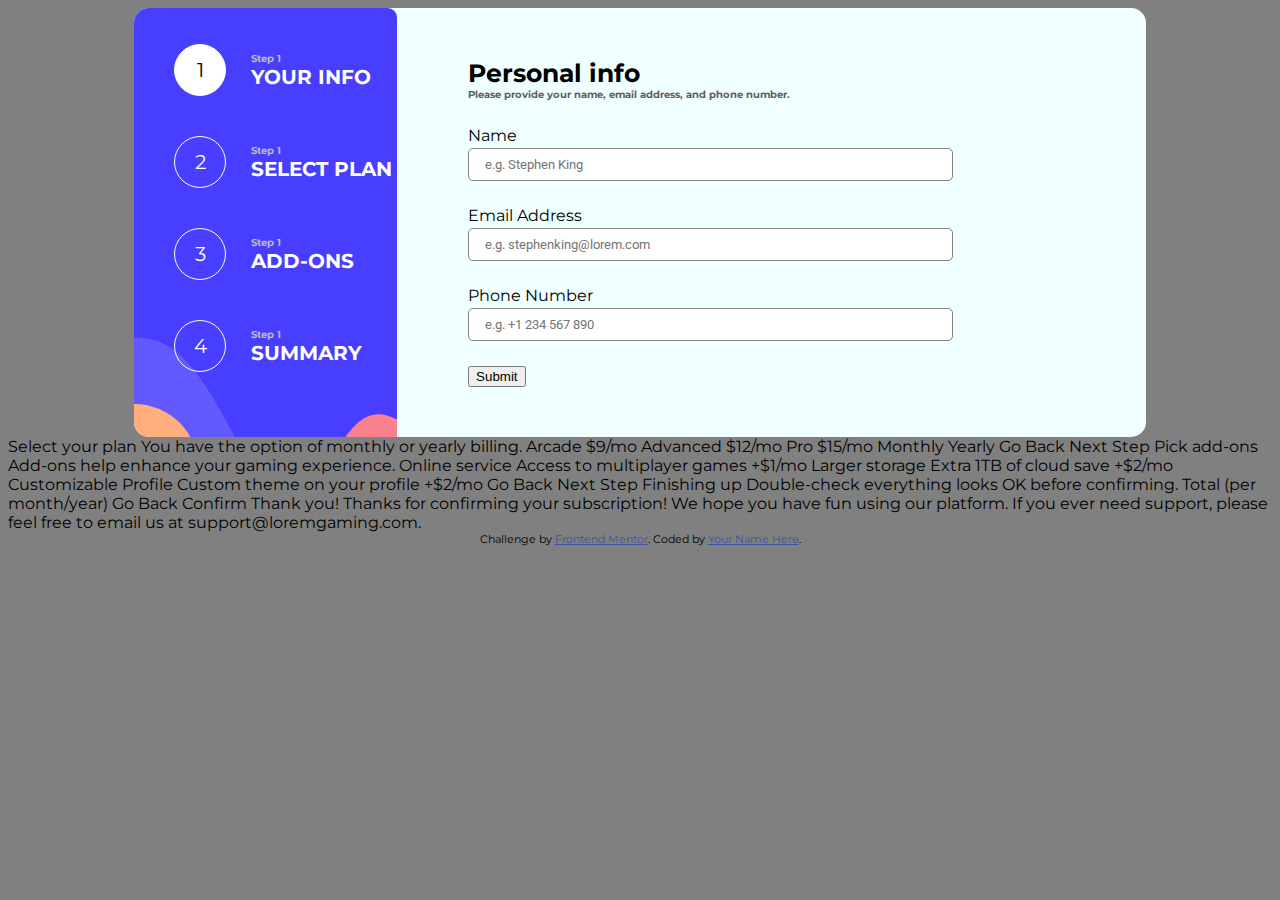
==== multi-step-form-main/index.html @ bf5bc8cd "28.06" ====
<!DOCTYPE html>
<html lang="en">
<head>
  <meta charset="UTF-8">
  <meta name="viewport" content="width=device-width, initial-scale=1.0"> <!-- displays site properly based on user's device -->
  <link rel="preconnect" href="https://fonts.googleapis.com">
  <link rel="preconnect" href="https://fonts.gstatic.com" crossorigin>
  <link href="https://fonts.googleapis.com/css2?family=Montserrat:wght@300&display=swap" rel="stylesheet">
  <link rel="preconnect" href="https://fonts.googleapis.com">
<link rel="preconnect" href="https://fonts.gstatic.com" crossorigin>
<link href="https://fonts.googleapis.com/css2?family=Roboto:wght@300&display=swap" rel="stylesheet">
  <link rel="icon" type="image/png" sizes="32x32" href="./assets/images/favicon-32x32.png">
   <link rel="stylesheet" href="styles/style.css">
  <title>Frontend Mentor | Multi-step form</title>

  <!-- Feel free to remove these styles or customise in your own stylesheet 👍 -->
  <style>
    .attribution { font-size: 11px; text-align: center; }
    .attribution a { color: hsl(228, 45%, 44%); }
  </style>
</head>
<body>

  <div id="container">
    <div id="lines">
      <ul>
        <li>
          <p id="one" class="active">1</p>
          <div id="text">
            <h4>Step 1</h4>
            <h2>YOUR INFO</h2>
          </div>
        </li>
        <li>
          <p id="two">2</p>
          <div id="text">
            <h4>Step 1</h4>
            <h2>SELECT PLAN</h2>
          </div>
        </li>
        <li>
          <p id="three">3</p>
          <div id="text">
            <h4>Step 1</h4>
            <h2>ADD-ONS</h2>
          </div>
        </li>
        <li>
          <p id="four">4</p>
          <div id="text">
            <h4>Step 1</h4>
            <h2>SUMMARY</h2>
          </div>
        </li>
      </ul>
    </div>

    <div id="main">

    </div>



  </div>
<script src="./scripts/script.js"></script>













  <!-- Step 2 start -->

  Select your plan
  You have the option of monthly or yearly billing.

  Arcade
  $9/mo

  Advanced
  $12/mo

  Pro
  $15/mo

  Monthly
  Yearly

  Go Back
  Next Step

  <!-- Step 2 end -->

  <!-- Step 3 start -->

  Pick add-ons
  Add-ons help enhance your gaming experience.

  Online service
  Access to multiplayer games
  +$1/mo

  Larger storage
  Extra 1TB of cloud save
  +$2/mo

  Customizable Profile
  Custom theme on your profile
  +$2/mo

  Go Back
  Next Step

  <!-- Step 3 end -->

  <!-- Step 4 start -->

  Finishing up
  Double-check everything looks OK before confirming.

  <!-- Dynamically add subscription and add-on selections here -->

  Total (per month/year)

  Go Back
  Confirm

  <!-- Step 4 end -->

  <!-- Step 5 start -->

  Thank you!

  Thanks for confirming your subscription! We hope you have fun 
  using our platform. If you ever need support, please feel free 
  to email us at support@loremgaming.com.

  <!-- Step 5 end -->
  
  <div class="attribution">
    Challenge by <a href="https://www.frontendmentor.io?ref=challenge" target="_blank">Frontend Mentor</a>. 
    Coded by <a href="#">Your Name Here</a>.
  </div>
</body>
</html>
---- multi-step-form-main/styles/style.css ----
body {
  background-color: grey;
  font-family: "Montserrat", sans-serif;
}

#container {
  max-width: 1100px;
  width: 80%;
  display: flex;
  flex-direction: row;
  margin: 0 auto;
  border-radius: 15px;
  background-color: azure;
}
#container #lines {
  background: url("../assets/images/bg-sidebar-desktop.svg");
  background-repeat: no-repeat;
  background-size: cover;
  border-radius: 15px 0 0 15px;
  width: 26%;
}
#container #lines ul {
  display: flex;
  flex-direction: column;
}
#container #lines ul li {
  list-style-type: none;
  display: flex;
  color: white;
  flex-direction: row;
}
#container #lines ul li p {
  font-size: 20px;
  margin-right: 25px;
  display: flex;
  justify-content: center;
  align-items: center;
  width: 50px;
  height: 50px;
  text-align: center;
  border-radius: 50%;
  border: 1px solid white;
  background: none;
  background-color: rgba(255, 228, 196, 0);
}
#container #lines ul li .active {
  color: black;
  background: white;
}
#container #lines ul li #text {
  display: flex;
  flex-direction: column;
  justify-content: center;
}
#container #lines ul li #text h4, #container #lines ul li #text h2 {
  padding: 0;
  margin: 0;
  display: flex;
  justify-content: flex-start;
}
#container #lines ul li #text h4 {
  font-size: 10px;
  color: rgb(189, 187, 187);
}
#container #lines ul li #text h2 {
  font-size: 20px;
  color: white;
}
#container #main {
  padding: 50px;
  width: 60%;
  margin: 0 auto;
}
#container #main div #main_title {
  font-size: 25px;
  padding: 0;
  margin: 0;
}
#container #main div #main_h5 {
  font-size: 10px;
  color: rgb(94, 94, 94);
  padding: 0;
  margin: 0 0 25px 0;
}
#container #main div form div {
  display: flex;
  flex-direction: column;
  width: 80%;
  margin: 25px 0;
}
#container #main div form div input {
  margin-top: 3px;
  border: 1px gray solid;
  padding: 8px 16px;
  border-radius: 5px;
  font-family: "Roboto", sans-serif;
}
#container #main div form #submit {
  padding: 6px 10px;
  background: none;
}
#container #step_2 {
  display: flex;
  flex-direction: column;
}
#container #step_2 #options {
  display: flex;
  flex-direction: row;
  justify-content: space-around;
  margin-bottom: 30px;
}
#container #step_2 #options #first, #container #step_2 #options #second, #container #step_2 #options #third {
  width: 20%;
  height: 160px;
  padding: 20px;
  border: 1px solid black;
  border-radius: 7px;
}
#container #step_2 #options .active {
  box-shadow: rgba(50, 50, 93, 0.25) 0px 50px 100px -20px, rgba(0, 0, 0, 0.3) 0px 30px 60px -30px;
  background-color: blanchedalmond;
}/*# sourceMappingURL=style.css.map */
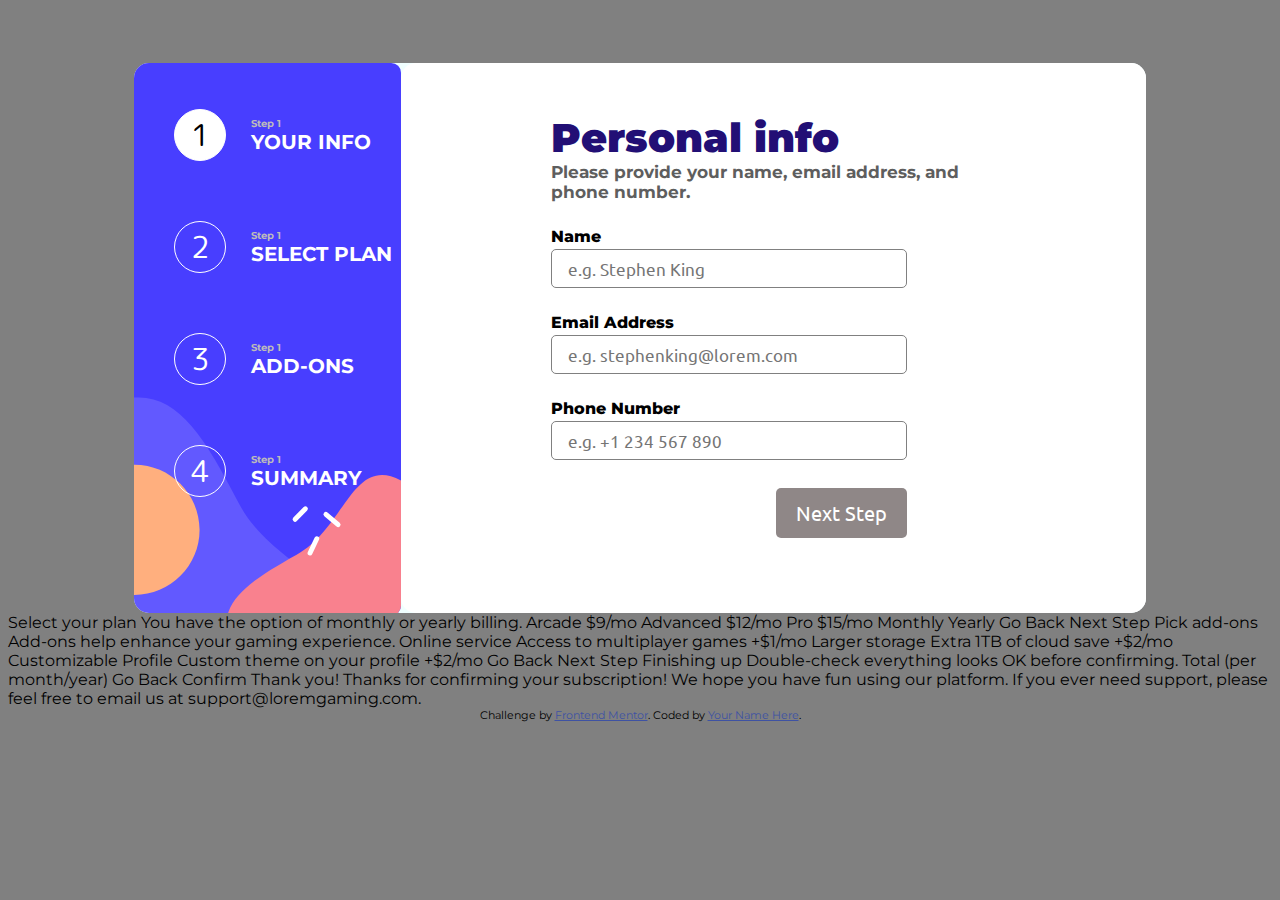
==== commit 5033525b: "03.07" ====
--- a/multi-step-form-main/index.html
+++ b/multi-step-form-main/index.html
@@ -11,9 +11,8 @@
 <link href="https://fonts.googleapis.com/css2?family=Roboto:wght@300&display=swap" rel="stylesheet">
   <link rel="icon" type="image/png" sizes="32x32" href="./assets/images/favicon-32x32.png">
    <link rel="stylesheet" href="styles/style.css">
+   <link rel="stylesheet" href="styles/switch.css">
   <title>Frontend Mentor | Multi-step form</title>
-
-  <!-- Feel free to remove these styles or customise in your own stylesheet 👍 -->
   <style>
     .attribution { font-size: 11px; text-align: center; }
     .attribution a { color: hsl(228, 45%, 44%); }
@@ -63,14 +62,6 @@
 
   </div>
 <script src="./scripts/script.js"></script>
-
-
-
-
-
-
-
-
 
 
 
--- a/multi-step-form-main/styles/style.css
+++ b/multi-step-form-main/styles/style.css
@@ -1,3 +1,5 @@
+@import url("https://fonts.googleapis.com/css2?family=Ubuntu&display=swap");
+@import url("https://fonts.googleapis.com/css2?family=M+PLUS+Rounded+1c&display=swap");
 body {
   background-color: grey;
   font-family: "Montserrat", sans-serif;
@@ -8,7 +10,7 @@
   width: 80%;
   display: flex;
   flex-direction: row;
-  margin: 0 auto;
+  margin: 5% auto 0 auto;
   border-radius: 15px;
   background-color: azure;
 }
@@ -17,7 +19,7 @@
   background-repeat: no-repeat;
   background-size: cover;
   border-radius: 15px 0 0 15px;
-  width: 26%;
+  width: 36%;
 }
 #container #lines ul {
   display: flex;
@@ -30,7 +32,7 @@
   flex-direction: row;
 }
 #container #lines ul li p {
-  font-size: 20px;
+  font-size: 30px;
   margin-right: 25px;
   display: flex;
   justify-content: center;
@@ -42,6 +44,7 @@
   border: 1px solid white;
   background: none;
   background-color: rgba(255, 228, 196, 0);
+  font-family: "M PLUS Rounded 1c", sans-serif;
 }
 #container #lines ul li .active {
   color: black;
@@ -67,17 +70,20 @@
   color: white;
 }
 #container #main {
-  padding: 50px;
+  padding: 50px 150px;
   width: 60%;
-  margin: 0 auto;
+  border-radius: 15px;
+  background-color: white;
 }
 #container #main div #main_title {
-  font-size: 25px;
+  font-size: 40px;
+  font-weight: 900;
   padding: 0;
   margin: 0;
+  color: #220f75;
 }
 #container #main div #main_h5 {
-  font-size: 10px;
+  font-size: 17px;
   color: rgb(94, 94, 94);
   padding: 0;
   margin: 0 0 25px 0;
@@ -88,16 +94,35 @@
   width: 80%;
   margin: 25px 0;
 }
+#container #main div form div label {
+  font-weight: 800;
+}
 #container #main div form div input {
   margin-top: 3px;
+  font-size: 17px;
   border: 1px gray solid;
   padding: 8px 16px;
   border-radius: 5px;
-  font-family: "Roboto", sans-serif;
+  font-family: "Ubuntu", sans-serif;
 }
-#container #main div form #submit {
-  padding: 6px 10px;
-  background: none;
+#container #main div form #but {
+  align-items: flex-end;
+}
+#container #main div form #sub1 {
+  display: flex;
+  justify-content: flex-end;
+  width: -moz-min-content;
+  width: min-content;
+  padding: 12px 20px;
+  border-radius: 5px;
+  background-color: rgb(143, 135, 135);
+  border: none;
+  transition: 0.3s;
+  color: white;
+  font-size: 20px;
+}
+#container #main div form #sub1:hover {
+  background-color: #0079FF;
 }
 #container #step_2 {
   display: flex;
@@ -109,14 +134,50 @@
   justify-content: space-around;
   margin-bottom: 30px;
 }
-#container #step_2 #options #first, #container #step_2 #options #second, #container #step_2 #options #third {
+#container #step_2 #options #Arcade, #container #step_2 #options #Advanced, #container #step_2 #options #Pro {
   width: 20%;
   height: 160px;
   padding: 20px;
-  border: 1px solid black;
+  border: 1px solid #042a58;
   border-radius: 7px;
+  transition: 0.3s;
+}
+#container #step_2 #options #Arcade div, #container #step_2 #options #Advanced div, #container #step_2 #options #Pro div {
+  margin: 40% 0 0 0;
+  color: #220f75;
+}
+#container #step_2 #options #Arcade div h3, #container #step_2 #options #Advanced div h3, #container #step_2 #options #Pro div h3 {
+  margin: 0;
+  padding: 0;
+}
+#container #step_2 #options #Arcade div h5, #container #step_2 #options #Advanced div h5, #container #step_2 #options #Pro div h5 {
+  margin: 0;
 }
 #container #step_2 #options .active {
   box-shadow: rgba(50, 50, 93, 0.25) 0px 50px 100px -20px, rgba(0, 0, 0, 0.3) 0px 30px 60px -30px;
-  background-color: blanchedalmond;
+  background-color: #cadef7;
+  scale: 1.05;
+}
+#container #step_2 #options .notactive {
+  scale: 0.95;
+}
+#container #step_2 #buttons2 {
+  display: flex;
+  flex-direction: row;
+  justify-content: flex-end;
+  gap: 5px;
+}
+#container #step_2 #buttons2 #return2, #container #step_2 #buttons2 #Next2 {
+  display: flex;
+  justify-content: flex-end;
+  padding: 12px 20px;
+  border-radius: 5px;
+  background-color: #c7baba;
+  border: none;
+  transition: 0.3s;
+  color: white;
+  font-size: 20px;
+}
+#container #step_2 #buttons2 #return2:hover, #container #step_2 #buttons2 #Next2:hover {
+  background-color: #0079FF;
 }/*# sourceMappingURL=style.css.map */--- a/multi-step-form-main/styles/switch.css
+++ b/multi-step-form-main/styles/switch.css
@@ -0,0 +1,95 @@
+@supports (-webkit-appearance: none) or (-moz-appearance: none) {
+  input[type=checkbox],
+  input[type=radio] {
+    --active: #091949;
+    --active-inner: #fff;
+    --focus: 2px #275efe4d;
+    --border: #BBC1E1;
+    --border-hover: #091949;
+    --background: #091949;
+    -webkit-appearance: none;
+    -moz-appearance: none;
+    height: 21px;
+    outline: none;
+    display: inline-block;
+    vertical-align: top;
+    position: relative;
+    margin: 0;
+    cursor: pointer;
+    border: 1px solid var(--bc, var(--border));
+    background: var(--b, var(--background));
+    transition: background 0.3s, border-color 0.3s, box-shadow 0.2s;
+  }
+  input[type=checkbox]:after,
+  input[type=radio]:after {
+    content: "";
+    display: block;
+    left: 0;
+    top: 0;
+    position: absolute;
+    transition: transform var(--d-t, 0.3s) var(--d-t-e, ease), opacity var(--d-o, 0.2s);
+  }
+  input[type=checkbox]:checked,
+  input[type=radio]:checked {
+    --b: var(--active);
+    --bc: var(--active);
+    --d-o: .3s;
+    --d-t: .6s;
+    --d-t-e: cubic-bezier(.2, .85, .32, 1.2);
+  }
+  input[type=checkbox].switch,
+  input[type=radio].switch {
+    width: 38px;
+    border-radius: 11px;
+  }
+  input[type=checkbox].switch:after,
+  input[type=radio].switch:after {
+    left: 2px;
+    top: 2px;
+    border-radius: 50%;
+    width: 15px;
+    height: 15px;
+    background: #fff;
+    transform: translateX(var(--x, 0));
+  }
+  input[type=checkbox].switch:checked,
+  input[type=radio].switch:checked {
+    --ab: var(--active-inner);
+    --x: 17px;
+  }
+  input[type=checkbox].switch:disabled:not(:checked):after,
+  input[type=radio].switch:disabled:not(:checked):after {
+    opacity: 0.6;
+  }
+  input[type=radio] {
+    border-radius: 50%;
+  }
+  input[type=radio]:after {
+    width: 19px;
+    height: 19px;
+    border-radius: 50%;
+    background: #fff;
+    opacity: 0;
+    transform: scale(var(--s, 0.7));
+  }
+  input[type=radio]:checked {
+    --s: .5;
+  }
+}
+#switchb {
+  width: 100%;
+  justify-content: center;
+  display: flex;
+  align-items: center;
+  gap: 10px;
+  background-color: #cadef7;
+  border-radius: 7px;
+  margin-bottom: 25px;
+  color: rgba(32, 88, 156, 0.6039215686);
+  font-size: 20px;
+  font-weight: 800;
+}
+
+.ntact {
+  color: #0c2849;
+}/*# sourceMappingURL=switch.css.map */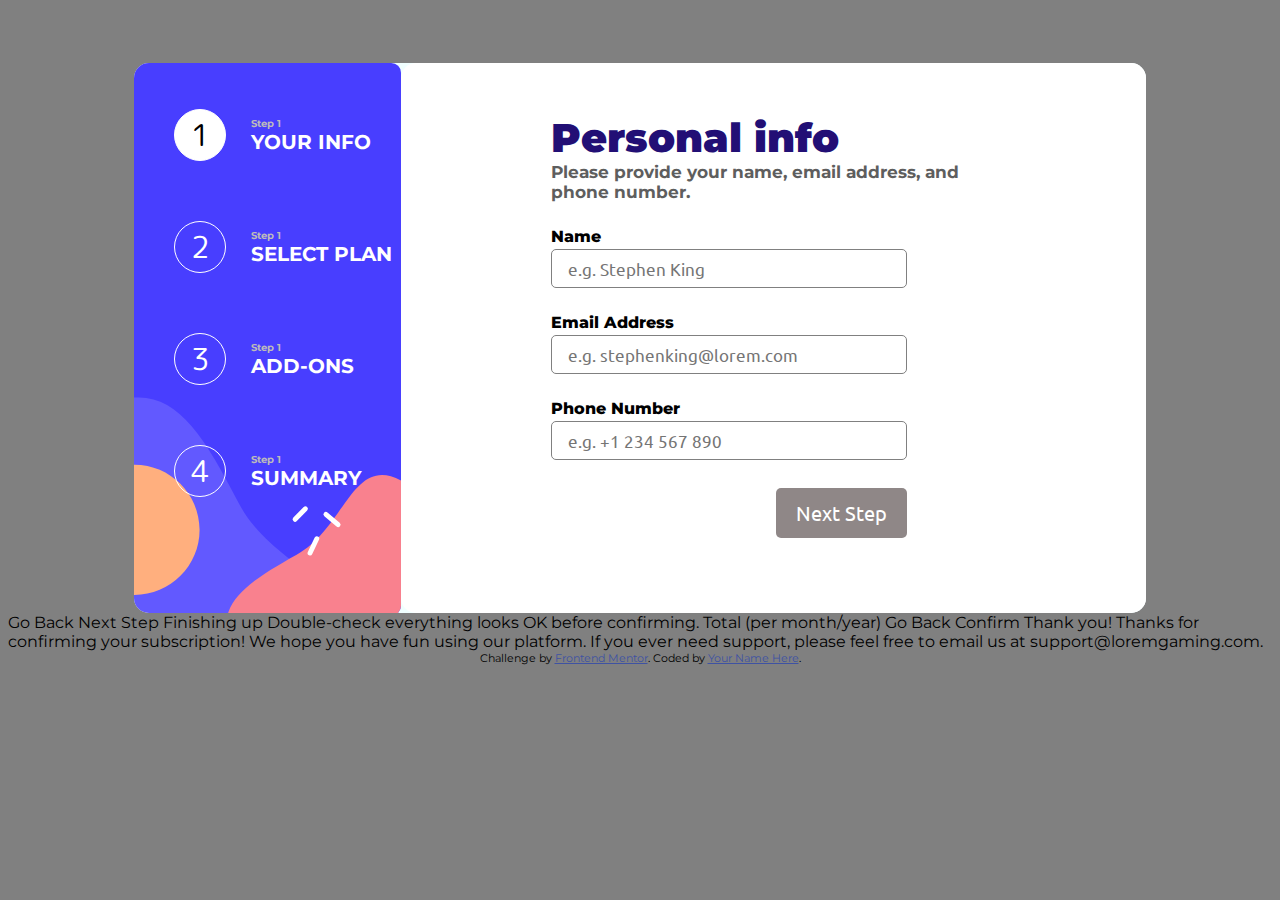
==== commit 416b8ca3: "awe" ====
--- a/multi-step-form-main/index.html
+++ b/multi-step-form-main/index.html
@@ -67,45 +67,6 @@
 
 
 
-  <!-- Step 2 start -->
-
-  Select your plan
-  You have the option of monthly or yearly billing.
-
-  Arcade
-  $9/mo
-
-  Advanced
-  $12/mo
-
-  Pro
-  $15/mo
-
-  Monthly
-  Yearly
-
-  Go Back
-  Next Step
-
-  <!-- Step 2 end -->
-
-  <!-- Step 3 start -->
-
-  Pick add-ons
-  Add-ons help enhance your gaming experience.
-
-  Online service
-  Access to multiplayer games
-  +$1/mo
-
-  Larger storage
-  Extra 1TB of cloud save
-  +$2/mo
-
-  Customizable Profile
-  Custom theme on your profile
-  +$2/mo
-
   Go Back
   Next Step
 
--- a/multi-step-form-main/styles/style.css
+++ b/multi-step-form-main/styles/style.css
@@ -164,10 +164,10 @@
 #container #step_2 #buttons2 {
   display: flex;
   flex-direction: row;
-  justify-content: flex-end;
+  justify-content: space-between;
   gap: 5px;
 }
-#container #step_2 #buttons2 #return2, #container #step_2 #buttons2 #Next2 {
+#container #step_2 #buttons2 #Next2 {
   display: flex;
   justify-content: flex-end;
   padding: 12px 20px;
@@ -176,8 +176,93 @@
   border: none;
   transition: 0.3s;
   color: white;
+  font-size: 20px;
+}
+#container #step_2 #buttons2 #return2 {
+  display: flex;
+  justify-content: flex-end;
+  padding: 12px 20px;
+  border-radius: 5px;
+  border: none;
+  background: none;
+  transition: 0.3s;
+  color: #c7baba;
   font-size: 20px;
 }
 #container #step_2 #buttons2 #return2:hover, #container #step_2 #buttons2 #Next2:hover {
   background-color: #0079FF;
+}
+#container #step_3 form {
+  display: flex;
+  flex-direction: column;
+}
+#container #step_3 form #el3 {
+  width: 90%;
+  display: flex;
+  flex-direction: row;
+  justify-content: space-around;
+  align-items: center;
+  -moz-column-gap: 25px;
+       column-gap: 25px;
+  border: 1px solid #042a58;
+  border-radius: 7px;
+  padding: 1px 16px;
+  margin: 7px;
+}
+#container #step_3 form #el3 input {
+  background-color: #c7baba;
+  -webkit-appearance: checkbox;
+     -moz-appearance: checkbox;
+          appearance: checkbox;
+  width: 20px;
+  height: 20px;
+}
+#container #step_3 form #el3 div h2, #container #step_3 form #el3 div h4 {
+  padding: 0;
+  margin: 0;
+}
+#container #step_3 form #el3 div h2 {
+  font-size: 20px;
+}
+#container #step_3 form #el3 div h4 {
+  font-size: 13px;
+  color: #888d92;
+}
+#container #step_3 form #el3 p {
+  color: #042a58;
+  font-weight: 800;
+}
+#container #step_3 form #el3.checked {
+  background-color: #ECF2FF;
+}
+#container #step_3 #buttons3 {
+  display: flex;
+  flex-direction: row;
+  justify-content: space-between;
+  gap: 5px;
+}
+#container #step_3 #buttons3 #Next3 {
+  display: flex;
+  justify-content: flex-end;
+  padding: 12px 20px;
+  border-radius: 5px;
+  background-color: #c7baba;
+  border: none;
+  transition: 0.3s;
+  color: white;
+  font-size: 20px;
+}
+#container #step_3 #buttons3 #return3 {
+  display: flex;
+  justify-content: flex-end;
+  padding: 12px 20px;
+  border-radius: 5px;
+  border: none;
+  background: none;
+  transition: 0.3s;
+  color: #c7baba;
+  font-size: 20px;
+}
+#container #step_3 #buttons3 #return3:hover, #container #step_3 #buttons3 #Next3:hover {
+  background-color: #0079FF;
 }/*# sourceMappingURL=style.css.map */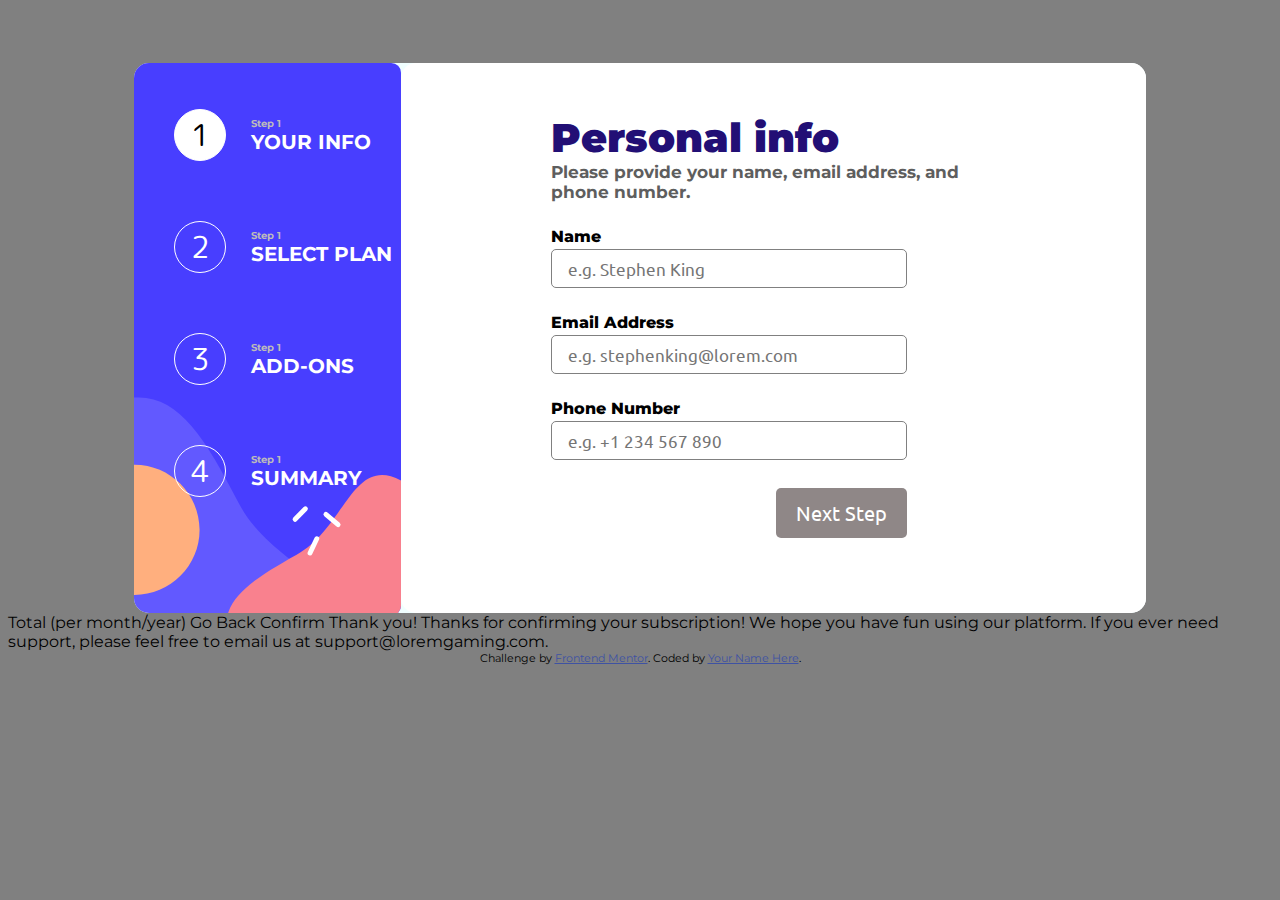
==== commit fc622fd2: "05.07" ====
--- a/multi-step-form-main/index.html
+++ b/multi-step-form-main/index.html
@@ -67,15 +67,8 @@
 
 
 
-  Go Back
-  Next Step
 
-  <!-- Step 3 end -->
 
-  <!-- Step 4 start -->
-
-  Finishing up
-  Double-check everything looks OK before confirming.
 
   <!-- Dynamically add subscription and add-on selections here -->
 
--- a/multi-step-form-main/styles/style.css
+++ b/multi-step-form-main/styles/style.css
@@ -265,4 +265,82 @@
 }
 #container #step_3 #buttons3 #return3:hover, #container #step_3 #buttons3 #Next3:hover {
   background-color: #0079FF;
+}
+#container #step_4 #suma {
+  width: 100%;
+  background-color: #F5F5F5;
+  border-radius: 7px;
+  padding: 8px;
+  display: flex;
+  justify-content: space-around;
+  align-items: center;
+  flex-direction: column;
+}
+#container #step_4 #suma #sumapl {
+  padding: 0 10px;
+  width: 90%;
+  display: flex;
+  justify-content: space-between;
+  align-items: center;
+}
+#container #step_4 #suma #sumapl b {
+  width: 70%;
+  color: #220f75;
+  font-weight: bold;
+  font-size: 20px;
+}
+#container #step_4 #suma #sumapl p {
+  display: flex;
+  justify-content: flex-end;
+  color: #220f75;
+  font-weight: bold;
+  font-size: 15px;
+}
+#container #step_4 #suma #line {
+  margin: 0px auto 30px;
+  width: 90%;
+  height: 1px;
+  background: #FEA1A1;
+}
+#container #step_4 #buttons4 {
+  display: flex;
+  flex-direction: row;
+  justify-content: space-between;
+  gap: 5px;
+}
+#container #step_4 #buttons4 #Next4 {
+  display: flex;
+  justify-content: flex-end;
+  padding: 12px 20px;
+  border-radius: 5px;
+  background-color: #c7baba;
+  border: none;
+  transition: 0.3s;
+  color: white;
+  font-size: 20px;
+}
+#container #step_4 #buttons4 #return4 {
+  display: flex;
+  justify-content: flex-end;
+  padding: 12px 20px;
+  border-radius: 5px;
+  border: none;
+  background: none;
+  transition: 0.3s;
+  color: #c7baba;
+  font-size: 20px;
+}
+#container #step_4 #buttons4 #return4:hover, #container #step_4 #buttons4 #Next4:hover {
+  background-color: #0079FF;
+}
+#container #step_4 #elem123 {
+  padding: 0 20px;
+  width: 90%;
+  display: flex;
+  flex-direction: column;
+}
+#container #step_4 #elem123 #item {
+  width: 100%;
+  display: flex;
+  justify-content: space-between;
 }/*# sourceMappingURL=style.css.map */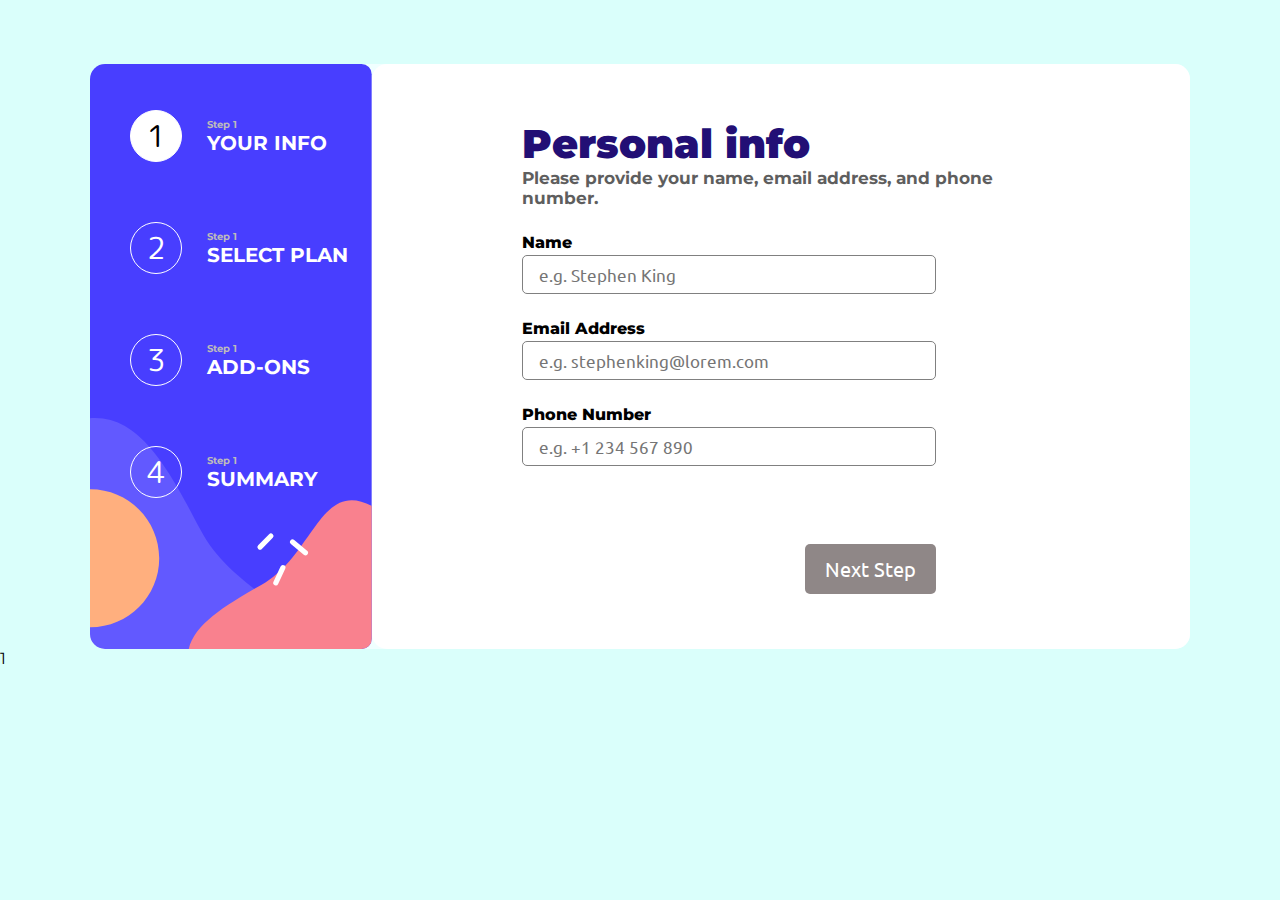
==== commit 68ea20e7: "06.07" ====
--- a/multi-step-form-main/index.html
+++ b/multi-step-form-main/index.html
@@ -12,6 +12,7 @@
   <link rel="icon" type="image/png" sizes="32x32" href="./assets/images/favicon-32x32.png">
    <link rel="stylesheet" href="styles/style.css">
    <link rel="stylesheet" href="styles/switch.css">
+   <link rel="stylesheet" href="styles/lines2.css">
   <title>Frontend Mentor | Multi-step form</title>
   <style>
     .attribution { font-size: 11px; text-align: center; }
@@ -19,6 +20,9 @@
   </style>
 </head>
 <body>
+<div id="L"></div>
+
+
 
   <div id="container">
     <div id="lines">
@@ -54,44 +58,11 @@
       </ul>
     </div>
 
-    <div id="main">
+    <div id="main"></div>
+  </div>
 
-    </div>
+<div id="a">1</div>
 
-
-
-  </div>
 <script src="./scripts/script.js"></script>
-
-
-
-
-
-
-
-
-  <!-- Dynamically add subscription and add-on selections here -->
-
-  Total (per month/year)
-
-  Go Back
-  Confirm
-
-  <!-- Step 4 end -->
-
-  <!-- Step 5 start -->
-
-  Thank you!
-
-  Thanks for confirming your subscription! We hope you have fun 
-  using our platform. If you ever need support, please feel free 
-  to email us at support@loremgaming.com.
-
-  <!-- Step 5 end -->
-  
-  <div class="attribution">
-    Challenge by <a href="https://www.frontendmentor.io?ref=challenge" target="_blank">Frontend Mentor</a>. 
-    Coded by <a href="#">Your Name Here</a>.
-  </div>
 </body>
 </html>
--- a/multi-step-form-main/styles/style.css
+++ b/multi-step-form-main/styles/style.css
@@ -1,18 +1,27 @@
 @import url("https://fonts.googleapis.com/css2?family=Ubuntu&display=swap");
 @import url("https://fonts.googleapis.com/css2?family=M+PLUS+Rounded+1c&display=swap");
+head {
+  margin: 0;
+  padding: 0;
+}
+
 body {
-  background-color: grey;
+  background-color: #DAFFFB;
   font-family: "Montserrat", sans-serif;
+  margin: 0;
+  padding: 0;
 }
 
 #container {
   max-width: 1100px;
+  min-width: 1100px;
   width: 80%;
   display: flex;
   flex-direction: row;
   margin: 5% auto 0 auto;
   border-radius: 15px;
   background-color: azure;
+  height: 65vh;
 }
 #container #lines {
   background: url("../assets/images/bg-sidebar-desktop.svg");
@@ -70,8 +79,11 @@
   color: white;
 }
 #container #main {
-  padding: 50px 150px;
-  width: 60%;
+  padding: 0 150px;
+  height: 100%;
+  width: 66%;
+  display: flex;
+  align-items: center;
   border-radius: 15px;
   background-color: white;
 }
@@ -107,6 +119,7 @@
 }
 #container #main div form #but {
   align-items: flex-end;
+  margin: 75px 0 0 0;
 }
 #container #main div form #sub1 {
   display: flex;
@@ -127,6 +140,7 @@
 #container #step_2 {
   display: flex;
   flex-direction: column;
+  width: 100%;
 }
 #container #step_2 #options {
   display: flex;
@@ -191,6 +205,9 @@
 }
 #container #step_2 #buttons2 #return2:hover, #container #step_2 #buttons2 #Next2:hover {
   background-color: #0079FF;
+}
+#container #step_3 {
+  width: 90%;
 }
 #container #step_3 form {
   display: flex;
@@ -235,13 +252,13 @@
 #container #step_3 form #el3.checked {
   background-color: #ECF2FF;
 }
-#container #step_3 #buttons3 {
+#container #step_3 #buttons2 {
   display: flex;
   flex-direction: row;
   justify-content: space-between;
   gap: 5px;
 }
-#container #step_3 #buttons3 #Next3 {
+#container #step_3 #buttons2 #Next3 {
   display: flex;
   justify-content: flex-end;
   padding: 12px 20px;
@@ -252,7 +269,7 @@
   color: white;
   font-size: 20px;
 }
-#container #step_3 #buttons3 #return3 {
+#container #step_3 #buttons2 #return3 {
   display: flex;
   justify-content: flex-end;
   padding: 12px 20px;
@@ -263,11 +280,11 @@
   color: #c7baba;
   font-size: 20px;
 }
-#container #step_3 #buttons3 #return3:hover, #container #step_3 #buttons3 #Next3:hover {
+#container #step_3 #buttons2 #return3:hover, #container #step_3 #buttons2 #Next3:hover {
   background-color: #0079FF;
 }
 #container #step_4 #suma {
-  width: 100%;
+  width: 97%;
   background-color: #F5F5F5;
   border-radius: 7px;
   padding: 8px;
@@ -277,10 +294,9 @@
   flex-direction: column;
 }
 #container #step_4 #suma #sumapl {
-  padding: 0 10px;
-  width: 90%;
-  display: flex;
-  justify-content: space-between;
+  width: 98%;
+  display: flex;
+  justify-content: space-evenly;
   align-items: center;
 }
 #container #step_4 #suma #sumapl b {
@@ -297,18 +313,21 @@
   font-size: 15px;
 }
 #container #step_4 #suma #line {
-  margin: 0px auto 30px;
+  margin: 0px auto 15px;
   width: 90%;
   height: 1px;
   background: #FEA1A1;
 }
-#container #step_4 #buttons4 {
+#container #step_4 #suma #item {
+  margin: 3px;
+}
+#container #step_4 #buttons22 {
   display: flex;
   flex-direction: row;
   justify-content: space-between;
   gap: 5px;
 }
-#container #step_4 #buttons4 #Next4 {
+#container #step_4 #buttons22 #Next4 {
   display: flex;
   justify-content: flex-end;
   padding: 12px 20px;
@@ -319,7 +338,7 @@
   color: white;
   font-size: 20px;
 }
-#container #step_4 #buttons4 #return4 {
+#container #step_4 #buttons22 #return4 {
   display: flex;
   justify-content: flex-end;
   padding: 12px 20px;
@@ -330,7 +349,7 @@
   color: #c7baba;
   font-size: 20px;
 }
-#container #step_4 #buttons4 #return4:hover, #container #step_4 #buttons4 #Next4:hover {
+#container #step_4 #buttons22 #return4:hover, #container #step_4 #buttons22 #Next4:hover {
   background-color: #0079FF;
 }
 #container #step_4 #elem123 {
@@ -343,4 +362,127 @@
   width: 100%;
   display: flex;
   justify-content: space-between;
+}
+#container #step_4 #total {
+  padding: 0 0 0 30px;
+  display: flex;
+  flex-direction: row;
+  justify-content: space-between;
+  margin-bottom: 20px;
+}
+#container #step_4 #total p {
+  font-size: 15px;
+}
+#container #step_4 #total b {
+  color: #0079FF;
+  font-size: 25px;
+}
+
+@media screen and (max-width: 1200px) and (min-width: 850px) {
+  #container #main div form #but {
+    align-items: flex-end;
+    margin: 0 0 0 0;
+    width: 380px;
+  }
+  #container {
+    min-width: 85%;
+    height: 75vh;
+  }
+  #container div #main_title {
+    font-size: 40px;
+    font-weight: 900;
+    padding: 0;
+    margin: 0;
+    color: #220f75;
+  }
+  #container div #main_h5 {
+    font-size: 17px;
+    color: rgb(94, 94, 94);
+    padding: 0;
+    margin: 0 0 25px 0;
+  }
+  #container div form div {
+    display: flex;
+    flex-direction: column;
+    width: 100%;
+    margin: 25px 0;
+  }
+  #container div form div label {
+    font-weight: 800;
+  }
+  #container div form div input {
+    width: 350px;
+  }
+  #container #lines {
+    width: 50%;
+  }
+  #container #lines ul li #text h2 {
+    font-size: 16px;
+    color: white;
+  }
+  #container #main {
+    width: 80%;
+    padding: 0 100px;
+  }
+  #container #step_3 #buttons3 {
+    margin-top: 20px;
+  }
+}
+@media screen and (max-width: 1140px) {
+  #container #step_3 form #el3 div h2 {
+    font-size: 15px;
+  }
+  #container #step_3 form #el3 div h4 {
+    font-size: 11px;
+  }
+  #container #step_3 #buttons3 {
+    margin-top: 20px;
+  }
+}
+@media screen and (max-width: 850px) {
+  #container #main {
+    width: 100%;
+    display: flex;
+    flex-direction: column;
+    justify-content: center;
+    padding: 30px;
+    box-shadow: rgba(0, 0, 0, 0.25) 0px 25px 50px -12px;
+  }
+  #container {
+    transform: translateY(-70px);
+    min-width: 65%;
+    margin: 0 auto;
+    height: 55vh;
+  }
+  #container #lines {
+    display: none;
+  }
+  #container #step_3 #buttons3 {
+    margin-top: 20px;
+  }
+  #container #main div form div {
+    width: 100%;
+  }
+  #container #main div form div input {
+    height: 40px;
+    font-size: 25px;
+  }
+  #container #main div form #but {
+    align-items: flex-end;
+    margin: 15px 0 0 0;
+  }
+  #container #main div form #sub1 {
+    display: flex;
+    justify-content: flex-end;
+    width: -moz-min-content;
+    width: min-content;
+    padding: 12px 20px;
+    border-radius: 5px;
+    background-color: rgb(143, 135, 135);
+    border: none;
+    transition: 0.3s;
+    color: white;
+    font-size: 30px;
+    height: 55px;
+  }
 }/*# sourceMappingURL=style.css.map */--- a/multi-step-form-main/styles/lines2.css
+++ b/multi-step-form-main/styles/lines2.css
@@ -0,0 +1,171 @@
+#lines2 {
+  display: none;
+  background: url("../assets/images/bg-sidebar-mobile.svg");
+  background-repeat: no-repeat;
+  background-size: cover;
+  width: 100%;
+  height: 20vh;
+  position: relative;
+  top: 0;
+}
+#lines2 ul {
+  display: flex;
+  flex-direction: row;
+  flex-wrap: wrap;
+  justify-content: space-evenly;
+}
+#lines2 ul li {
+  list-style-type: none;
+  display: flex;
+  color: white;
+  flex-direction: row;
+}
+#lines2 ul li p {
+  font-size: 30px;
+  margin-right: 25px;
+  display: flex;
+  justify-content: center;
+  align-items: center;
+  width: 50px;
+  height: 50px;
+  text-align: center;
+  border-radius: 50%;
+  border: 1px solid white;
+  background: none;
+  background-color: rgba(255, 228, 196, 0);
+  font-family: "M PLUS Rounded 1c", sans-serif;
+}
+#lines2 ul li .active {
+  color: black;
+  background: white;
+}
+#lines2 ul li #text {
+  display: flex;
+  flex-direction: column;
+  justify-content: center;
+}
+#lines2 ul li #text h4, #lines2 ul li #text h2 {
+  padding: 0;
+  margin: 0;
+  display: flex;
+  justify-content: flex-start;
+}
+#lines2 ul li #text h4 {
+  font-size: 10px;
+  color: rgb(189, 187, 187);
+}
+#lines2 ul li #text h2 {
+  font-size: 20px;
+  color: white;
+}
+
+#buttons12 {
+  display: flex;
+  position: fixed;
+  bottom: 0;
+  background-color: #fdfafa;
+  width: 100%;
+  align-items: center;
+  height: 10vh;
+  flex-direction: row;
+  justify-content: space-around;
+}
+#buttons12 #Next12 {
+  display: flex;
+  justify-content: flex-end;
+  padding: 12px 20px;
+  border-radius: 5px;
+  background-color: #c7baba;
+  border: none;
+  height: -moz-min-content;
+  height: min-content;
+  transition: 0.3s;
+  color: white;
+  font-size: 30px;
+}
+#buttons12 #return12 {
+  display: flex;
+  justify-content: flex-end;
+  padding: 12px 20px;
+  border-radius: 5px;
+  border: none;
+  background: none;
+  transition: 0.3s;
+  color: #c7baba;
+  font-size: 30px;
+}
+#buttons12 #return12:hover, #buttons12 #Next12:hover {
+  background-color: #0079FF;
+}
+
+@media screen and (max-width: 850px) {
+  #lines2 {
+    display: block;
+  }
+  #buttons2 {
+    background-color: #0079FF;
+    width: 100vw;
+    height: 100px;
+    display: flex;
+    justify-content: space-around;
+    align-items: center;
+    position: absolute;
+    bottom: 0;
+    display: none;
+  }
+  #buttons2 #Next2, #buttons2 #Next3, #buttons2 #Next4 {
+    display: flex;
+    justify-content: flex-end;
+    padding: 12px 20px;
+    border-radius: 5px;
+    background-color: #c7baba;
+    border: none;
+    transition: 0.3s;
+    color: white;
+    font-size: 20px;
+  }
+  #buttons2 #return2, #buttons2 #return3, #buttons2 #return4 {
+    display: flex;
+    justify-content: flex-end;
+    padding: 12px 20px;
+    border-radius: 5px;
+    border: none;
+    background: none;
+    transition: 0.3s;
+    color: #c7baba;
+    font-size: 20px;
+  }
+  #buttons3 {
+    background-color: #0079FF;
+    width: 100vw;
+    height: 100px;
+    display: flex;
+    justify-content: space-around;
+    align-items: center;
+    position: absolute;
+    bottom: 0;
+    display: none;
+  }
+  #buttons3 #Next2, #buttons3 #Next3, #buttons3 #Next4 {
+    display: flex;
+    justify-content: flex-end;
+    padding: 12px 20px;
+    border-radius: 5px;
+    background-color: #c7baba;
+    border: none;
+    transition: 0.3s;
+    color: white;
+    font-size: 20px;
+  }
+  #buttons3 #return2, #buttons3 #return3, #buttons3 #return4 {
+    display: flex;
+    justify-content: flex-end;
+    padding: 12px 20px;
+    border-radius: 5px;
+    border: none;
+    background: none;
+    transition: 0.3s;
+    color: #c7baba;
+    font-size: 20px;
+  }
+}/*# sourceMappingURL=lines2.css.map */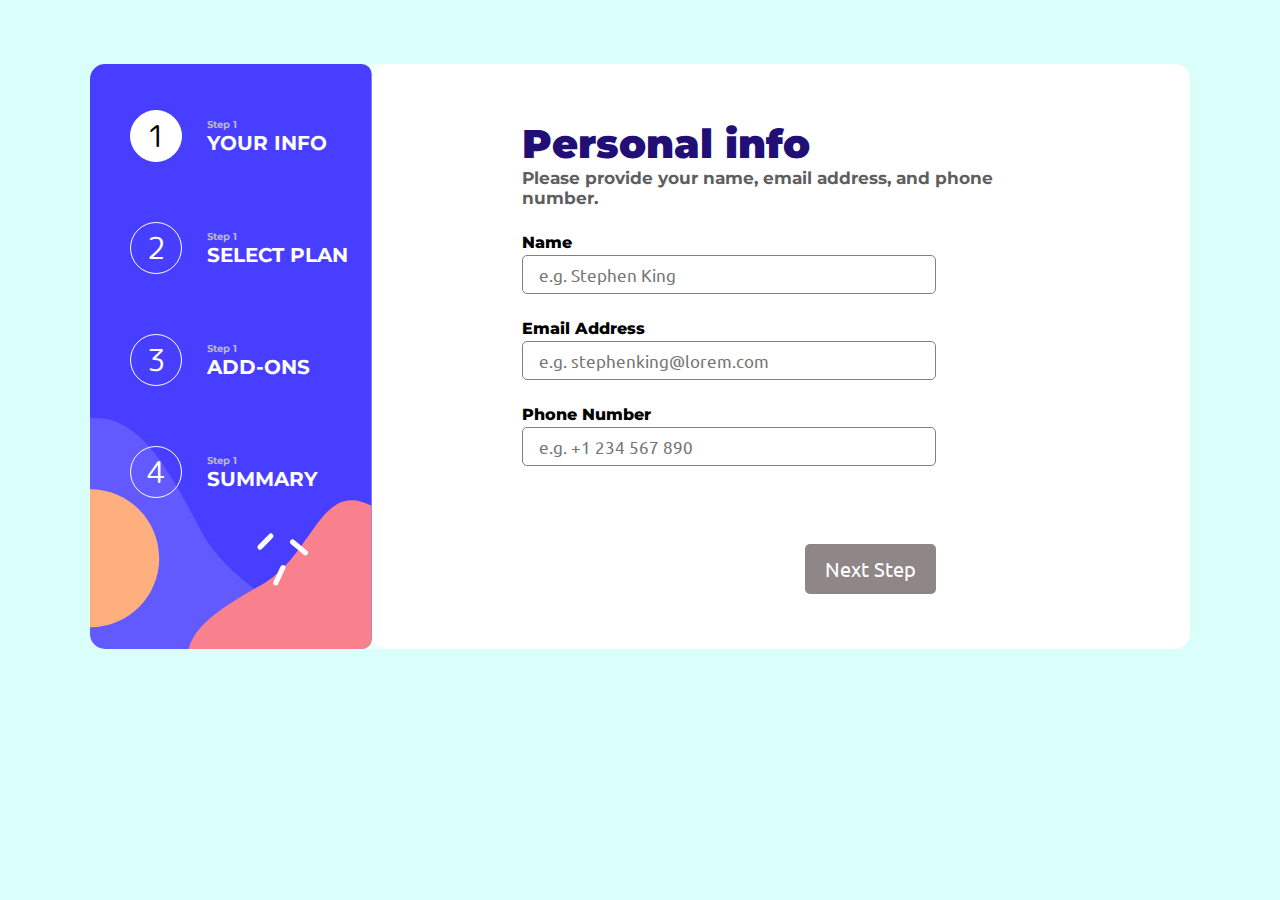
==== commit 5980eb5f: "a" ====
--- a/multi-step-form-main/index.html
+++ b/multi-step-form-main/index.html
@@ -21,8 +21,6 @@
 </head>
 <body>
 <div id="L"></div>
-
-
 
   <div id="container">
     <div id="lines">
@@ -61,7 +59,7 @@
     <div id="main"></div>
   </div>
 
-<div id="a">1</div>
+<div id="a"></div>
 
 <script src="./scripts/script.js"></script>
 </body>
--- a/multi-step-form-main/styles/style.css
+++ b/multi-step-form-main/styles/style.css
@@ -145,6 +145,8 @@
 #container #step_2 #options {
   display: flex;
   flex-direction: row;
+  flex-wrap: wrap;
+  gap: 10px;
   justify-content: space-around;
   margin-bottom: 30px;
 }
@@ -297,13 +299,21 @@
   width: 98%;
   display: flex;
   justify-content: space-evenly;
+  flex-wrap: wrap;
   align-items: center;
 }
 #container #step_4 #suma #sumapl b {
   width: 70%;
   color: #220f75;
   font-weight: bold;
-  font-size: 20px;
+  display: flex;
+  flex-direction: column;
+  font-size: 20px;
+}
+#container #step_4 #suma #sumapl b #change {
+  font-size: 14px;
+  text-decoration: none;
+  color: #0079FF;
 }
 #container #step_4 #suma #sumapl p {
   display: flex;
@@ -311,6 +321,7 @@
   color: #220f75;
   font-weight: bold;
   font-size: 15px;
+  margin: 0;
 }
 #container #step_4 #suma #line {
   margin: 0px auto 15px;
@@ -474,8 +485,6 @@
   #container #main div form #sub1 {
     display: flex;
     justify-content: flex-end;
-    width: -moz-min-content;
-    width: min-content;
     padding: 12px 20px;
     border-radius: 5px;
     background-color: rgb(143, 135, 135);
@@ -485,4 +494,102 @@
     font-size: 30px;
     height: 55px;
   }
+}
+@media screen and (max-width: 600px) {
+  #container #step_2 #options {
+    display: flex;
+    flex-wrap: wrap;
+    justify-content: center;
+    width: 100%;
+    margin-top: 20px;
+  }
+  #container #step_2 #options #Arcade, #container #step_2 #options #Advanced, #container #step_2 #options #Pro {
+    padding: 10px;
+    margin: 3px;
+    min-width: 100px;
+    max-width: 100px;
+  }
+  #container #step_2 #options #Arcade #content, #container #step_2 #options #Advanced #content, #container #step_2 #options #Pro #content {
+    padding: 10px;
+  }
+  #container #step_2 #options #Arcade #content h3, #container #step_2 #options #Advanced #content h3, #container #step_2 #options #Pro #content h3 {
+    font-size: 17px;
+  }
+  #container #step_2 #options #Arcade #content h5, #container #step_2 #options #Advanced #content h5, #container #step_2 #options #Pro #content h5 {
+    font-size: 12px;
+  }
+}
+@media screen and (max-width: 550px) {
+  #container #main {
+    width: 100%;
+    max-width: 350px;
+    display: flex;
+    flex-direction: column;
+    justify-content: center;
+    padding: 30px;
+    box-shadow: rgba(0, 0, 0, 0.25) 0px 25px 50px -12px;
+  }
+  #container {
+    transform: translateY(-70px);
+    min-width: 300px;
+    max-width: 400px;
+    margin: 0 auto;
+    padding: 0;
+    height: auto;
+  }
+  #container #lines {
+    display: none;
+  }
+  #container #step_3 #buttons3 {
+    margin-top: 20px;
+  }
+  #container #main div form div {
+    width: 100%;
+  }
+  #container #main div form div input {
+    height: 40px;
+    font-size: 25px;
+  }
+  #container #main div form #but {
+    align-items: flex-end;
+    margin: 15px 0 0 0;
+  }
+  #container #main div form #sub1 {
+    display: flex;
+    justify-content: flex-end;
+    width: -moz-min-content;
+    width: min-content;
+    padding: 18px 16px;
+    border-radius: 5px;
+    background-color: rgb(143, 135, 135);
+    border: none;
+    transition: 0.3s;
+    color: white;
+    font-size: 18px;
+    height: 55px;
+  }
+  #container #main div #main_title {
+    width: auto;
+    display: flex;
+    flex-wrap: wrap;
+    font-size: 40px;
+    font-weight: 900;
+    padding: 0;
+    margin: 0;
+    color: #220f75;
+  }
+  #container #main div #main_h5 {
+    width: auto;
+    display: flex;
+    flex-wrap: wrap;
+    font-size: 15px;
+    font-weight: 900;
+    padding: 0;
+    margin: 0;
+    color: #220f75;
+  }
+  #container #main div form div input {
+    height: 40px;
+    font-size: 20px;
+  }
 }/*# sourceMappingURL=style.css.map */